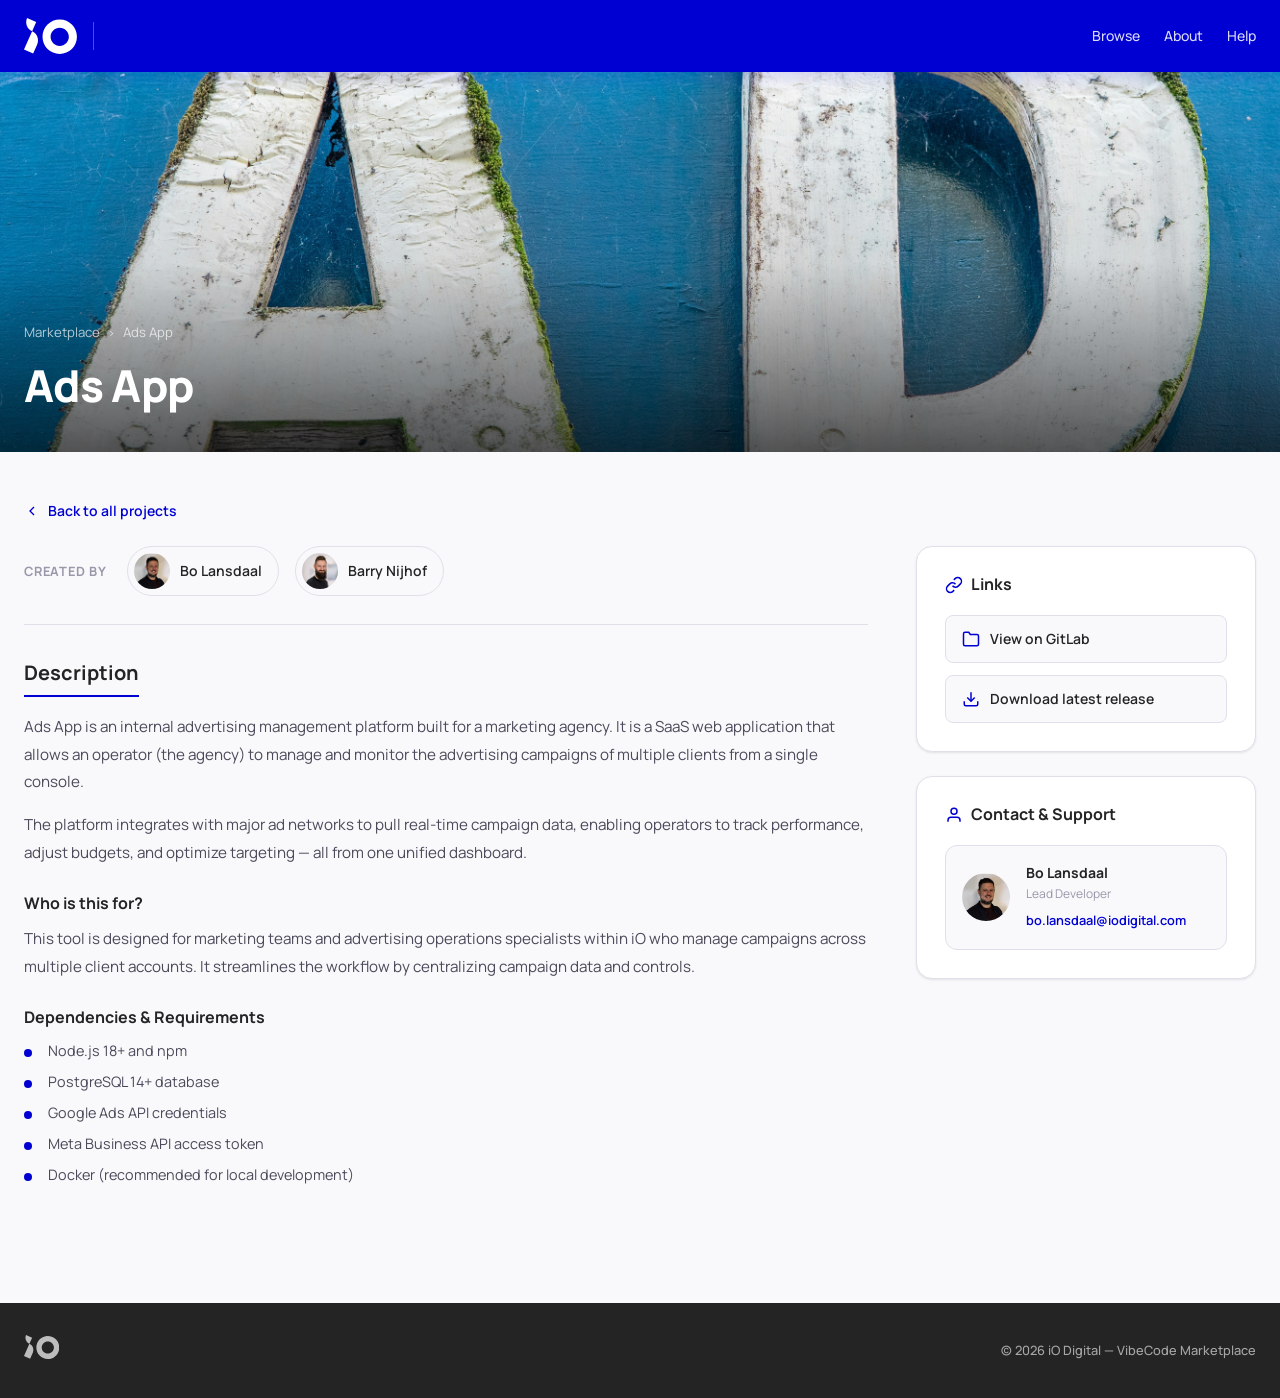
==== ads-app.html @ 41b65e2f "Initial commit: iO VibeCode Marketplace static site Includes overview page (index.html), 3 detail pa" ====
<!DOCTYPE html>
<html lang="en">
<head>
    <meta charset="UTF-8">
    <meta name="viewport" content="width=device-width, initial-scale=1.0">
    <title>Ads App — iO VibeCode Marketplace</title>
    <link rel="stylesheet" href="css/styles.css">
    <link rel="icon" type="image/svg+xml" href="brand assets/iO_Avatar.svg">
</head>
<body>

<!-- HEADER -->
<header class="site-header">
    <div class="container">
        <a href="index.html" class="header-logo">
            <svg xmlns="http://www.w3.org/2000/svg" viewBox="0 0 881 599" fill="#fff">
                <path d="M135.15,219.96h0L0,523.52l152.19,67.76,67.39-151.37c37.42-84.05-.38-182.53-84.43-219.96Z"/>
                <path d="M50.68,0c-37.42,84.05.38,182.53,84.43,219.96l67.76-152.19L50.68,0Z"/>
                <path d="M594.5,26c-158.22,0-286.5,128.27-286.5,286.5s128.28,286.5,286.5,286.5,286.5-128.27,286.5-286.5S752.73,26,594.5,26ZM594.5,464.51c-83.95,0-152.01-68.06-152.01-152.01s68.05-152.02,152.01-152.02,152.01,68.07,152.01,152.02-68.05,152.01-152.01,152.01Z"/>
            </svg>
            <span class="logo-divider"></span>
            <span class="logo-text">VibeCode Marketplace</span>
        </a>
        <nav class="header-nav">
            <a href="index.html">Browse</a>
            <a href="#">About</a>
            <a href="#">Help</a>
        </nav>
    </div>
</header>

<!-- DETAIL HERO -->
<section class="detail-hero">
    <img src="Images/Headers/adds_app_header.jpg" alt="Ads App">
    <div class="hero-overlay"></div>
    <div class="hero-content">
        <div class="container">
            <div class="breadcrumb">
                <a href="index.html">Marketplace</a>
                <span class="sep">›</span>
                <span>Ads App</span>
            </div>
            <h1>Ads App</h1>
        </div>
    </div>
</section>

<!-- DETAIL CONTENT -->
<main class="detail-content">
    <div class="container">
        <a href="index.html" class="back-link">
            <svg viewBox="0 0 24 24" fill="none" stroke="currentColor" stroke-width="2"><polyline points="15 18 9 12 15 6"/></svg>
            Back to all projects
        </a>

        <div class="detail-layout">
            <!-- LEFT: Main content -->
            <div>
                <!-- Creators -->
                <div class="creators-section">
                    <span class="creators-label">Created by</span>
                    <div class="creators-list">
                        <div class="creator-chip">
                            <img src="Images/Personen/Bo.png" alt="Bo">
                            <span class="creator-name">Bo Lansdaal</span>
                        </div>
                        <div class="creator-chip">
                            <img src="Images/Personen/Barry.png" alt="Barry">
                            <span class="creator-name">Barry Nijhof</span>
                        </div>
                    </div>
                </div>

                <!-- Description -->
                <div class="description-section">
                    <h2>Description</h2>
                    <p>Ads App is an internal advertising management platform built for a marketing agency. It is a SaaS web application that allows an operator (the agency) to manage and monitor the advertising campaigns of multiple clients from a single console.</p>
                    <p>The platform integrates with major ad networks to pull real-time campaign data, enabling operators to track performance, adjust budgets, and optimize targeting — all from one unified dashboard.</p>

                    <h3>Who is this for?</h3>
                    <p>This tool is designed for marketing teams and advertising operations specialists within iO who manage campaigns across multiple client accounts. It streamlines the workflow by centralizing campaign data and controls.</p>

                    <h3>Dependencies &amp; Requirements</h3>
                    <ul>
                        <li>Node.js 18+ and npm</li>
                        <li>PostgreSQL 14+ database</li>
                        <li>Google Ads API credentials</li>
                        <li>Meta Business API access token</li>
                        <li>Docker (recommended for local development)</li>
                    </ul>
                </div>
            </div>


            <!-- RIGHT: Sidebar -->
            <aside class="detail-sidebar">
                <!-- Links Card -->
                <div class="info-card">
                    <h3>
                        <svg viewBox="0 0 24 24" fill="none" stroke="currentColor" stroke-width="2"><path d="M10 13a5 5 0 0 0 7.54.54l3-3a5 5 0 0 0-7.07-7.07l-1.72 1.71"/><path d="M14 11a5 5 0 0 0-7.54-.54l-3 3a5 5 0 0 0 7.07 7.07l1.71-1.71"/></svg>
                        Links
                    </h3>
                    <ul class="link-list">
                        <li>
                            <a href="#">
                                <svg viewBox="0 0 24 24" fill="none" stroke="currentColor" stroke-width="2"><path d="M22 19a2 2 0 0 1-2 2H4a2 2 0 0 1-2-2V5a2 2 0 0 1 2-2h5l2 3h9a2 2 0 0 1 2 2z"/></svg>
                                View on GitLab
                            </a>
                        </li>
                        <li>
                            <a href="#">
                                <svg viewBox="0 0 24 24" fill="none" stroke="currentColor" stroke-width="2"><path d="M21 15v4a2 2 0 0 1-2 2H5a2 2 0 0 1-2-2v-4"/><polyline points="7 10 12 15 17 10"/><line x1="12" y1="15" x2="12" y2="3"/></svg>
                                Download latest release
                            </a>
                        </li>
                    </ul>
                </div>
                <!-- Contact Card -->
                <div class="info-card">
                    <h3>
                        <svg viewBox="0 0 24 24" fill="none" stroke="currentColor" stroke-width="2"><path d="M20 21v-2a4 4 0 0 0-4-4H8a4 4 0 0 0-4 4v2"/><circle cx="12" cy="7" r="4"/></svg>
                        Contact &amp; Support
                    </h3>
                    <div class="contact-card">
                        <img src="Images/Personen/Bo.png" alt="Bo">
                        <div class="contact-info">
                            <div class="contact-name">Bo Lansdaal</div>
                            <div class="contact-role">Lead Developer</div>
                            <a href="mailto:bo.lansdaal@iodigital.com" class="contact-email">bo.lansdaal@iodigital.com</a>
                        </div>
                    </div>
                </div>
            </aside>
        </div>
    </div>
</main>

<!-- FOOTER -->
<footer class="site-footer">
    <div class="container">
        <div class="footer-logo">
            <svg xmlns="http://www.w3.org/2000/svg" viewBox="0 0 881 599" fill="#fff">
                <path d="M135.15,219.96h0L0,523.52l152.19,67.76,67.39-151.37c37.42-84.05-.38-182.53-84.43-219.96Z"/>
                <path d="M50.68,0c-37.42,84.05.38,182.53,84.43,219.96l67.76-152.19L50.68,0Z"/>
                <path d="M594.5,26c-158.22,0-286.5,128.27-286.5,286.5s128.28,286.5,286.5,286.5,286.5-128.27,286.5-286.5S752.73,26,594.5,26ZM594.5,464.51c-83.95,0-152.01-68.06-152.01-152.01s68.05-152.02,152.01-152.02,152.01,68.07,152.01,152.02-68.05,152.01-152.01,152.01Z"/>
            </svg>
        </div>
        <span class="footer-text">&copy; 2026 iO Digital — VibeCode Marketplace</span>
    </div>
</footer>
</body>
</html>
---- css/styles.css ----
/* ============================================
   iO VibeCode Marketplace — Shared Styles
   Brand: iO digital
   Font: Manrope (Google Fonts CDN)
   Colors: #0000d2 (blue), #242424 (black),
           #e1cfbf (beige), #ffffff (white)
   ============================================ */

@import url('https://fonts.googleapis.com/css2?family=Manrope:wght@300;400;500;600;700;800&display=swap');

:root {
    --io-blue: #0000d2;
    --io-blue-dark: #0000a3;
    --io-blue-light: #ededff;
    --io-black: #242424;
    --io-beige: #e1cfbf;
    --io-white: #ffffff;
    --io-gray-50: #f9f9fb;
    --io-gray-100: #f0f0f5;
    --io-gray-200: #e0e0ea;
    --io-gray-300: #c8c8d4;
    --io-gray-400: #9898aa;
    --io-gray-500: #6e6e80;
    --io-gray-600: #4a4a5a;
    --radius-sm: 8px;
    --radius-md: 12px;
    --radius-lg: 16px;
    --radius-xl: 24px;
    --shadow-sm: 0 1px 3px rgba(0,0,0,.06), 0 1px 2px rgba(0,0,0,.04);
    --shadow-md: 0 4px 12px rgba(0,0,0,.08);
    --shadow-lg: 0 10px 30px rgba(0,0,0,.1);
    --shadow-xl: 0 20px 50px rgba(0,0,0,.12);
    --transition: .25s cubic-bezier(.4,0,.2,1);
}

*,*::before,*::after { box-sizing: border-box; margin: 0; padding: 0; }
html { font-size: 16px; scroll-behavior: smooth; }
body {
    font-family: 'Manrope', system-ui, -apple-system, sans-serif;
    color: var(--io-black);
    background: var(--io-gray-50);
    line-height: 1.6;
    -webkit-font-smoothing: antialiased;
}
a { color: var(--io-blue); text-decoration: none; transition: color var(--transition); }
a:hover { color: var(--io-blue-dark); }
img { max-width: 100%; height: auto; display: block; }
h1,h2,h3,h4,h5,h6 { line-height: 1.2; font-weight: 700; }
.container { max-width: 1320px; margin: 0 auto; padding: 0 24px; }

/* HEADER */
.site-header { background: var(--io-blue); color: var(--io-white); position: sticky; top: 0; z-index: 100; box-shadow: 0 2px 20px rgba(0,0,210,.2); }
.site-header .container { display: flex; align-items: center; justify-content: space-between; height: 72px; }
.header-logo { display: flex; align-items: center; gap: 16px; }
.header-logo svg { height: 36px; width: auto; }
.header-logo .logo-divider { width: 1px; height: 28px; background: rgba(255,255,255,.3); }
.header-logo .logo-text { font-size: .875rem; font-weight: 600; letter-spacing: .02em; opacity: .9; }
.header-nav { display: flex; align-items: center; gap: 24px; }
.header-nav a { color: var(--io-white); font-size: .875rem; font-weight: 500; opacity: .85; transition: opacity var(--transition); }
.header-nav a:hover { opacity: 1; color: var(--io-white); }

/* HERO */
.hero { background: var(--io-blue); color: var(--io-white); padding: 60px 0 80px; position: relative; overflow: hidden; }
.hero::before { content:''; position: absolute; top:-100px; right:-100px; width:500px; height:500px; border-radius:50%; background:rgba(255,255,255,.04); pointer-events:none; }
.hero::after { content:''; position: absolute; bottom:-150px; left:-50px; width:400px; height:400px; border-radius:50%; background:rgba(255,255,255,.03); pointer-events:none; }
.hero .container { position: relative; z-index: 1; text-align: center; }
.hero-badge { display:inline-flex; align-items:center; gap:8px; background:rgba(255,255,255,.12); border:1px solid rgba(255,255,255,.18); border-radius:100px; padding:6px 18px; font-size:.8rem; font-weight:600; letter-spacing:.04em; text-transform:uppercase; margin-bottom:24px; backdrop-filter:blur(8px); }
.hero-badge .badge-dot { width:8px; height:8px; border-radius:50%; background:#00e676; animation:pulse-dot 2s infinite; }
@keyframes pulse-dot { 0%,100%{opacity:1;} 50%{opacity:.4;} }
.hero h1 { font-size: 3rem; font-weight: 800; letter-spacing: -.02em; margin-bottom: 12px; }
.hero .subtitle { font-size: 1.25rem; font-weight: 400; opacity: .8; margin-bottom: 40px; }
.hero .subtitle em { font-style: italic; font-weight: 600; opacity: 1; }

/* SEARCH */
.search-wrapper { max-width: 640px; margin: 0 auto; position: relative; }
.search-bar { width:100%; padding:18px 24px 18px 56px; border:2px solid rgba(255,255,255,.25); border-radius:100px; background:rgba(255,255,255,.1); backdrop-filter:blur(12px); color:var(--io-white); font-family:inherit; font-size:1rem; font-weight:500; outline:none; transition:all var(--transition); }
.search-bar::placeholder { color: rgba(255,255,255,.55); }
.search-bar:focus { background:rgba(255,255,255,.18); border-color:rgba(255,255,255,.5); box-shadow:0 0 0 4px rgba(255,255,255,.1); }
.search-icon { position:absolute; left:22px; top:50%; transform:translateY(-50%); width:20px; height:20px; color:rgba(255,255,255,.55); pointer-events:none; }

/* MAIN LAYOUT */
.main-content { padding: 48px 0 80px; }
.content-layout { display: grid; grid-template-columns: 1fr 360px; gap: 40px; align-items: start; }
.section-header { display:flex; align-items:center; justify-content:space-between; margin-bottom:28px; }
.section-header h2 { font-size:1.5rem; font-weight:700; color:var(--io-black); }
.section-header .project-count { font-size:.875rem; color:var(--io-gray-500); font-weight:500; }


/* PROJECT CARDS */
.projects-grid { display: grid; grid-template-columns: 1fr; gap: 24px; }
.project-card { background:var(--io-white); border-radius:var(--radius-lg); overflow:hidden; box-shadow:var(--shadow-sm); border:1px solid var(--io-gray-200); transition:all var(--transition); display:flex; flex-direction:row; cursor:pointer; text-decoration:none; color:inherit; }
.project-card:hover { box-shadow:var(--shadow-lg); transform:translateY(-3px); border-color:var(--io-blue); color:inherit; }
.project-card .card-image { width:280px; min-width:280px; height:200px; overflow:hidden; flex-shrink:0; }
.project-card .card-image img { width:100%; height:100%; object-fit:cover; transition:transform .4s ease; }
.project-card:hover .card-image img { transform:scale(1.05); }
.project-card .card-body { padding:24px 28px; display:flex; flex-direction:column; justify-content:center; flex:1; min-width:0; }
.project-card .card-tag { display:inline-flex; align-items:center; gap:6px; font-size:.7rem; font-weight:700; text-transform:uppercase; letter-spacing:.06em; color:var(--io-blue); background:var(--io-blue-light); padding:4px 10px; border-radius:100px; width:fit-content; margin-bottom:10px; }
.project-card .card-title { font-size:1.25rem; font-weight:700; margin-bottom:8px; color:var(--io-black); }
.project-card .card-description { font-size:.875rem; color:var(--io-gray-500); line-height:1.6; margin-bottom:16px; display:-webkit-box; -webkit-line-clamp:2; -webkit-box-orient:vertical; overflow:hidden; }
.project-card .card-creators { display:flex; align-items:center; gap:12px; margin-top:auto; }
.card-creators .avatar-stack { display:flex; align-items:center; }
.card-creators .avatar-stack .avatar { width:32px; height:32px; border-radius:50%; border:2px solid var(--io-white); object-fit:cover; margin-left:-8px; }
.card-creators .avatar-stack .avatar:first-child { margin-left:0; }
.card-creators .creator-names { font-size:.8rem; color:var(--io-gray-500); font-weight:500; }
.card-creators .creator-names span { color:var(--io-black); font-weight:600; }

/* FAQ SIDEBAR */
.sidebar { position: sticky; top: 96px; }
.sidebar-card { background:var(--io-white); border-radius:var(--radius-lg); border:1px solid var(--io-gray-200); box-shadow:var(--shadow-sm); overflow:hidden; }
.sidebar-card .sidebar-header { padding:20px 24px; border-bottom:1px solid var(--io-gray-200); display:flex; align-items:center; gap:10px; }
.sidebar-card .sidebar-header h3 { font-size:1rem; font-weight:700; color:var(--io-black); }
.sidebar-card .sidebar-header .faq-icon { width:20px; height:20px; color:var(--io-blue); }
.faq-list { list-style: none; }
.faq-item { border-bottom: 1px solid var(--io-gray-100); }
.faq-item:last-child { border-bottom: none; }
.faq-question { width:100%; background:none; border:none; padding:16px 24px; text-align:left; cursor:pointer; font-family:inherit; font-size:.875rem; font-weight:600; color:var(--io-black); display:flex; align-items:center; justify-content:space-between; gap:12px; transition:background var(--transition); line-height:1.4; }
.faq-question:hover { background: var(--io-gray-50); }
.faq-question .chevron { width:16px; height:16px; flex-shrink:0; transition:transform var(--transition); color:var(--io-gray-400); }
.faq-item.open .faq-question .chevron { transform:rotate(180deg); color:var(--io-blue); }
.faq-answer { max-height:0; overflow:hidden; transition:max-height .35s ease, padding .35s ease; }
.faq-item.open .faq-answer { max-height:300px; }
.faq-answer-inner { padding:0 24px 16px; font-size:.825rem; line-height:1.7; color:var(--io-gray-500); }

/* CTA BUTTON */
.sidebar-cta { margin-top: 20px; }
.btn-primary { display:inline-flex; align-items:center; justify-content:center; gap:8px; width:100%; padding:16px 24px; background:var(--io-blue); color:var(--io-white); border:none; border-radius:var(--radius-md); font-family:inherit; font-size:.9rem; font-weight:700; cursor:pointer; transition:all var(--transition); box-shadow:0 4px 14px rgba(0,0,210,.3); }
.btn-primary:hover { background:var(--io-blue-dark); transform:translateY(-2px); box-shadow:0 6px 20px rgba(0,0,210,.4); color:var(--io-white); }
.btn-primary svg { width:18px; height:18px; }


/* DETAIL HERO */
.detail-hero { position:relative; height:380px; overflow:hidden; }
.detail-hero img { width:100%; height:100%; object-fit:cover; }
.detail-hero .hero-overlay { position:absolute; inset:0; background:linear-gradient(to top, rgba(0,0,0,.65) 0%, rgba(0,0,0,.1) 50%, transparent 100%); }
.detail-hero .hero-content { position:absolute; bottom:0; left:0; right:0; padding:40px 0; }
.detail-hero .breadcrumb { display:flex; align-items:center; gap:8px; font-size:.825rem; color:rgba(255,255,255,.7); margin-bottom:16px; }
.detail-hero .breadcrumb a { color:rgba(255,255,255,.7); transition:color var(--transition); }
.detail-hero .breadcrumb a:hover { color:var(--io-white); }
.detail-hero .breadcrumb .sep { font-size:.7rem; }
.detail-hero h1 { font-size:2.75rem; font-weight:800; color:var(--io-white); letter-spacing:-.02em; }

/* DETAIL CONTENT */
.detail-content { padding: 48px 0 80px; }
.detail-layout { display:grid; grid-template-columns:1fr 340px; gap:48px; align-items:start; }
.creators-section { display:flex; align-items:center; gap:20px; margin-bottom:36px; padding-bottom:28px; border-bottom:1px solid var(--io-gray-200); flex-wrap:wrap; }
.creators-label { font-size:.8rem; font-weight:700; text-transform:uppercase; letter-spacing:.06em; color:var(--io-gray-400); }
.creators-list { display:flex; align-items:center; gap:16px; flex-wrap:wrap; }
.creator-chip { display:flex; align-items:center; gap:10px; background:var(--io-gray-50); border:1px solid var(--io-gray-200); border-radius:100px; padding:6px 16px 6px 6px; }
.creator-chip img { width:36px; height:36px; border-radius:50%; object-fit:cover; }
.creator-chip .creator-name { font-size:.875rem; font-weight:600; color:var(--io-black); }

/* DESCRIPTION */
.description-section { margin-bottom: 36px; }
.description-section h2 { font-size:1.25rem; font-weight:700; color:var(--io-black); margin-bottom:16px; padding-bottom:10px; border-bottom:2px solid var(--io-blue); display:inline-block; }
.description-section p { font-size:.95rem; line-height:1.8; color:var(--io-gray-600); margin-bottom:16px; }
.description-section h3 { font-size:1rem; font-weight:700; color:var(--io-black); margin-top:28px; margin-bottom:12px; }
.description-section ul { list-style:none; padding:0; }
.description-section ul li { position:relative; padding-left:24px; margin-bottom:8px; font-size:.9rem; color:var(--io-gray-600); line-height:1.6; }
.description-section ul li::before { content:''; position:absolute; left:0; top:10px; width:8px; height:8px; border-radius:50%; background:var(--io-blue); }

/* DETAIL SIDEBAR */
.detail-sidebar .info-card { background:var(--io-white); border-radius:var(--radius-lg); border:1px solid var(--io-gray-200); box-shadow:var(--shadow-sm); padding:28px; margin-bottom:24px; }
.info-card h3 { font-size:1rem; font-weight:700; color:var(--io-black); margin-bottom:20px; display:flex; align-items:center; gap:8px; }
.info-card h3 svg { width:18px; height:18px; color:var(--io-blue); }
.link-list { list-style: none; }
.link-list li { margin-bottom: 12px; }
.link-list li:last-child { margin-bottom: 0; }
.link-list a { display:flex; align-items:center; gap:10px; padding:12px 16px; background:var(--io-gray-50); border:1px solid var(--io-gray-200); border-radius:var(--radius-sm); font-size:.875rem; font-weight:600; color:var(--io-black); transition:all var(--transition); }
.link-list a:hover { border-color:var(--io-blue); background:var(--io-blue-light); color:var(--io-blue); }
.link-list a svg { width:18px; height:18px; color:var(--io-blue); flex-shrink:0; }

/* CONTACT CARD */
.contact-card { display:flex; align-items:center; gap:16px; padding:16px; background:var(--io-gray-50); border:1px solid var(--io-gray-200); border-radius:var(--radius-md); }
.contact-card img { width:48px; height:48px; border-radius:50%; object-fit:cover; }
.contact-info .contact-name { font-size:.875rem; font-weight:700; color:var(--io-black); }
.contact-info .contact-role { font-size:.75rem; color:var(--io-gray-400); margin-bottom:4px; }
.contact-info .contact-email { font-size:.8rem; font-weight:600; color:var(--io-blue); }

/* FOOTER */
.site-footer { background:var(--io-black); color:rgba(255,255,255,.6); padding:32px 0; }
.site-footer .container { display:flex; align-items:center; justify-content:space-between; }
.footer-logo svg { height:24px; width:auto; opacity:.7; }
.footer-text { font-size:.8rem; font-weight:500; }

/* BACK LINK */
.back-link { display:inline-flex; align-items:center; gap:8px; font-size:.875rem; font-weight:600; color:var(--io-blue); margin-bottom:24px; transition:gap var(--transition); }
.back-link:hover { gap:12px; }
.back-link svg { width:16px; height:16px; }

/* MODAL OVERLAY */
.modal-overlay { display:none; position:fixed; inset:0; z-index:1000; background:rgba(0,0,0,.5); backdrop-filter:blur(4px); align-items:center; justify-content:center; padding:24px; }
.modal-overlay.active { display:flex; }
.modal-container { background:var(--io-white); border-radius:var(--radius-lg); box-shadow:var(--shadow-xl); width:100%; max-width:640px; max-height:calc(100vh - 48px); display:flex; flex-direction:column; animation:modalIn .3s ease; }
@keyframes modalIn { from{opacity:0;transform:translateY(20px) scale(.97);} to{opacity:1;transform:translateY(0) scale(1);} }
.modal-header { display:flex; align-items:center; justify-content:space-between; padding:24px 28px 20px; border-bottom:1px solid var(--io-gray-200); flex-shrink:0; }
.modal-header h2 { font-size:1.25rem; font-weight:700; color:var(--io-black); display:flex; align-items:center; gap:10px; }
.modal-header h2 svg { width:22px; height:22px; color:var(--io-blue); }
.modal-close { width:36px; height:36px; border:none; background:var(--io-gray-50); border-radius:50%; cursor:pointer; display:flex; align-items:center; justify-content:center; transition:all var(--transition); color:var(--io-gray-500); }
.modal-close:hover { background:var(--io-gray-200); color:var(--io-black); }
.modal-close svg { width:18px; height:18px; }
.modal-body { padding:28px; overflow-y:auto; flex:1; }
.modal-body::-webkit-scrollbar { width:6px; }
.modal-body::-webkit-scrollbar-thumb { background:var(--io-gray-300); border-radius:3px; }

/* FORM */
.form-group { margin-bottom:22px; }
.form-group:last-of-type { margin-bottom:28px; }
.form-label { display:block; font-size:.825rem; font-weight:700; color:var(--io-black); margin-bottom:6px; }
.form-label .required { color:#e53935; margin-left:2px; }
.form-hint { display:block; font-size:.75rem; color:var(--io-gray-400); margin-top:4px; font-weight:500; }
.form-input, .form-select, .form-textarea { width:100%; padding:12px 16px; border:1.5px solid var(--io-gray-200); border-radius:var(--radius-sm); background:var(--io-white); font-family:inherit; font-size:.875rem; font-weight:500; color:var(--io-black); transition:all var(--transition); outline:none; }
.form-input:focus, .form-select:focus, .form-textarea:focus { border-color:var(--io-blue); box-shadow:0 0 0 3px rgba(0,0,210,.1); }
.form-input::placeholder, .form-textarea::placeholder { color:var(--io-gray-400); }
.form-input.invalid, .form-select.invalid, .form-textarea.invalid { border-color:#e53935; box-shadow:0 0 0 3px rgba(229,57,53,.1); }
.form-select { appearance:none; background-image:url("data:image/svg+xml,%3Csvg xmlns='http://www.w3.org/2000/svg' width='16' height='16' viewBox='0 0 24 24' fill='none' stroke='%239898aa' stroke-width='2'%3E%3Cpolyline points='6 9 12 15 18 9'/%3E%3C/svg%3E"); background-repeat:no-repeat; background-position:right 14px center; padding-right:40px; cursor:pointer; }
.form-textarea { resize:vertical; min-height:80px; line-height:1.6; }
.form-row { display:grid; grid-template-columns:1fr 1fr; gap:16px; }

/* FILE UPLOAD */
.file-upload-area { position:relative; border:2px dashed var(--io-gray-300); border-radius:var(--radius-sm); padding:24px; text-align:center; cursor:pointer; transition:all var(--transition); background:var(--io-gray-50); }
.file-upload-area:hover { border-color:var(--io-blue); background:var(--io-blue-light); }
.file-upload-area.has-file { border-color:var(--io-blue); border-style:solid; background:var(--io-blue-light); }
.file-upload-area input[type="file"] { position:absolute; inset:0; opacity:0; cursor:pointer; }
.file-upload-area .upload-icon { width:28px; height:28px; color:var(--io-gray-400); margin:0 auto 8px; }
.file-upload-area.has-file .upload-icon { color:var(--io-blue); }
.file-upload-area .upload-text { font-size:.825rem; font-weight:600; color:var(--io-gray-500); }
.file-upload-area .upload-text span { color:var(--io-blue); }
.file-upload-area .file-name { font-size:.8rem; font-weight:600; color:var(--io-blue); margin-top:6px; }

/* BANNER PREVIEW */
.banner-preview { margin-top:8px; border-radius:var(--radius-sm); overflow:hidden; height:100px; background:var(--io-gray-100); display:none; border:1px solid var(--io-gray-200); }
.banner-preview.visible { display:block; }
.banner-preview img { width:100%; height:100%; object-fit:cover; }

/* FORM FOOTER */
.form-footer { display:flex; align-items:center; gap:12px; padding-top:8px; }
.btn-secondary { display:inline-flex; align-items:center; justify-content:center; padding:14px 24px; background:var(--io-gray-50); color:var(--io-gray-600); border:1.5px solid var(--io-gray-200); border-radius:var(--radius-md); font-family:inherit; font-size:.875rem; font-weight:600; cursor:pointer; transition:all var(--transition); }
.btn-secondary:hover { background:var(--io-gray-100); border-color:var(--io-gray-300); }
.btn-submit { flex:1; }

/* SUCCESS STATE */
.form-success { display:none; text-align:center; padding:40px 28px; }
.form-success.visible { display:block; }
.form-success .success-icon { width:56px; height:56px; background:var(--io-blue-light); border-radius:50%; display:flex; align-items:center; justify-content:center; margin:0 auto 20px; }
.form-success .success-icon svg { width:28px; height:28px; color:var(--io-blue); }
.form-success h3 { font-size:1.25rem; font-weight:700; color:var(--io-black); margin-bottom:8px; }
.form-success p { font-size:.875rem; color:var(--io-gray-500); line-height:1.6; }

/* RESPONSIVE */
@media (max-width:1024px) {
    .content-layout { grid-template-columns:1fr; }
    .sidebar { position:static; }
    .detail-layout { grid-template-columns:1fr; }
}
@media (max-width:768px) {
    .hero h1 { font-size:2rem; }
    .hero .subtitle { font-size:1rem; }
    .project-card { flex-direction:column; }
    .project-card .card-image { width:100%; min-width:unset; height:180px; }
    .detail-hero { height:260px; }
    .detail-hero h1 { font-size:1.75rem; }
    .site-header .container { flex-wrap:wrap; height:auto; padding-top:12px; padding-bottom:12px; gap:8px; }
    .modal-overlay { padding:0; }
    .modal-container { max-width:100%; max-height:100vh; border-radius:0; }
    .form-row { grid-template-columns:1fr; }
}
@media (max-width:480px) {
    .hero h1 { font-size:1.6rem; }
    .search-bar { padding:14px 18px 14px 48px; font-size:.9rem; }
}
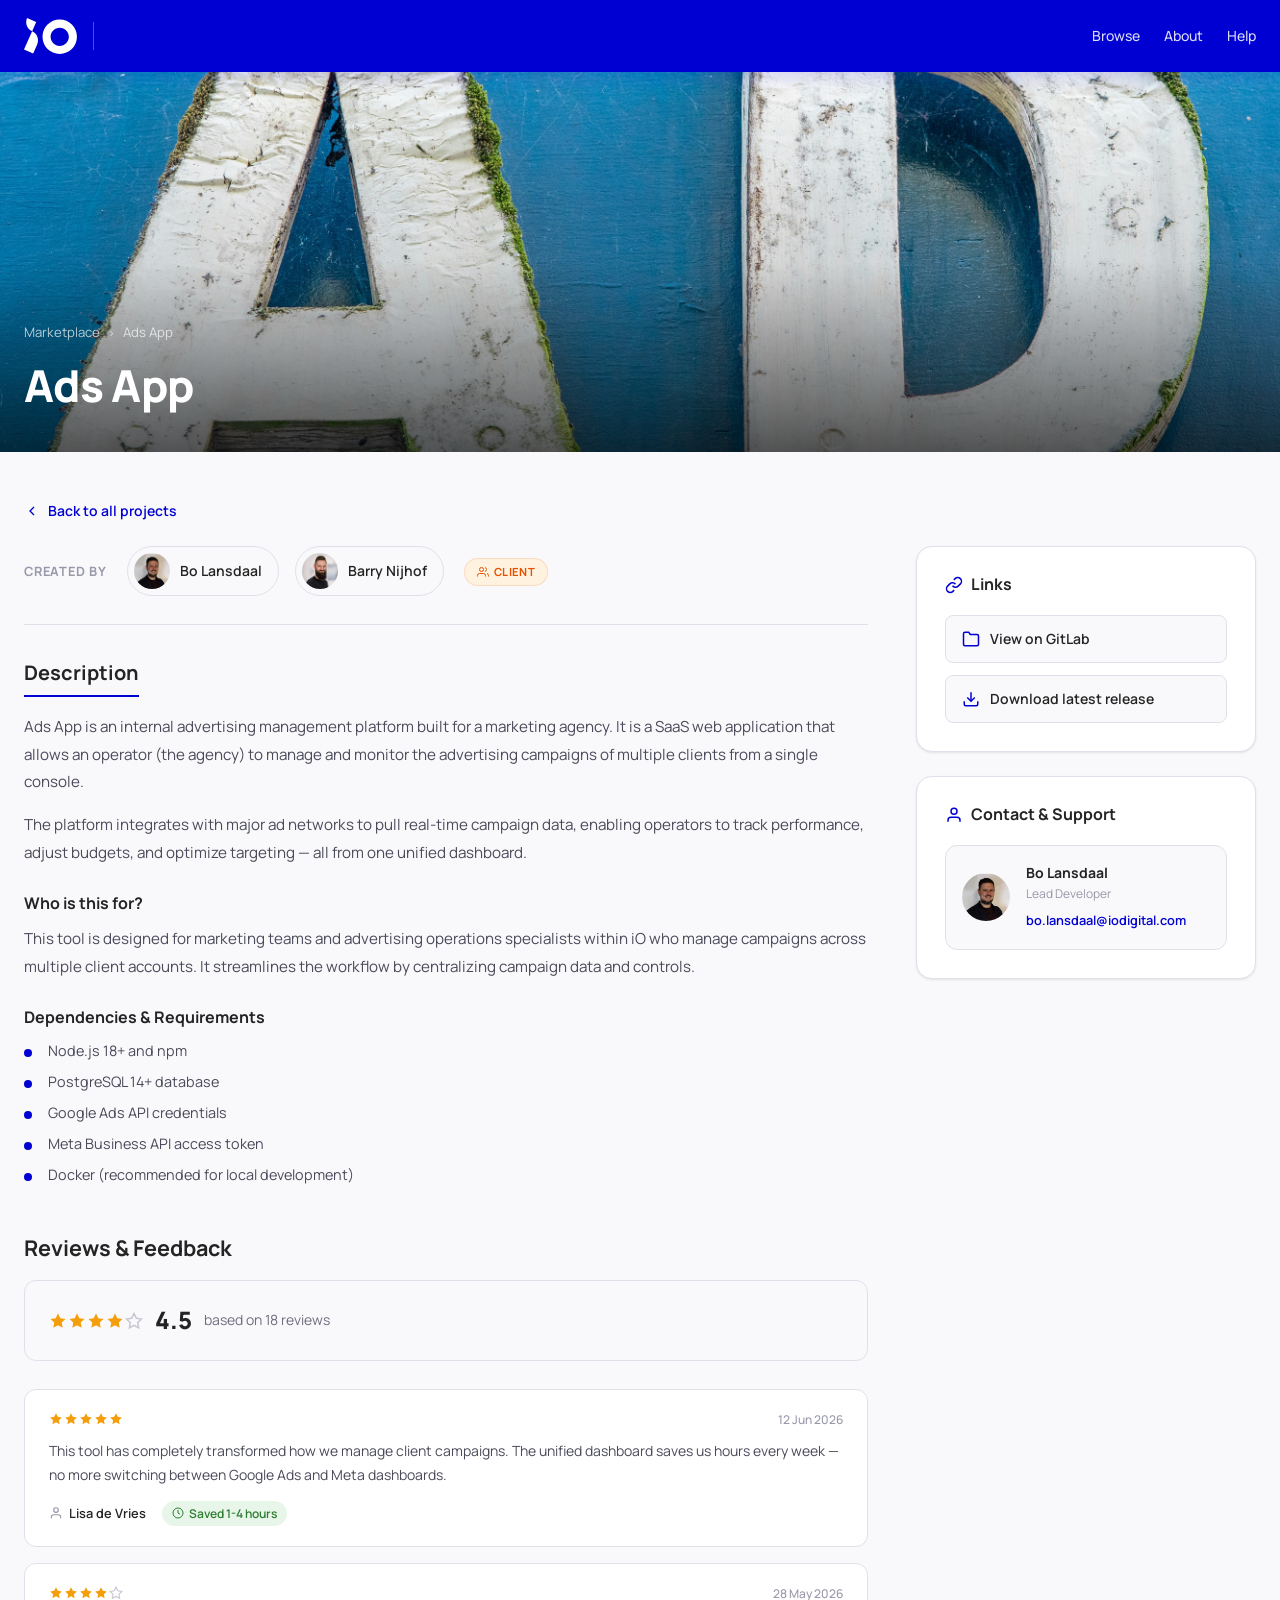
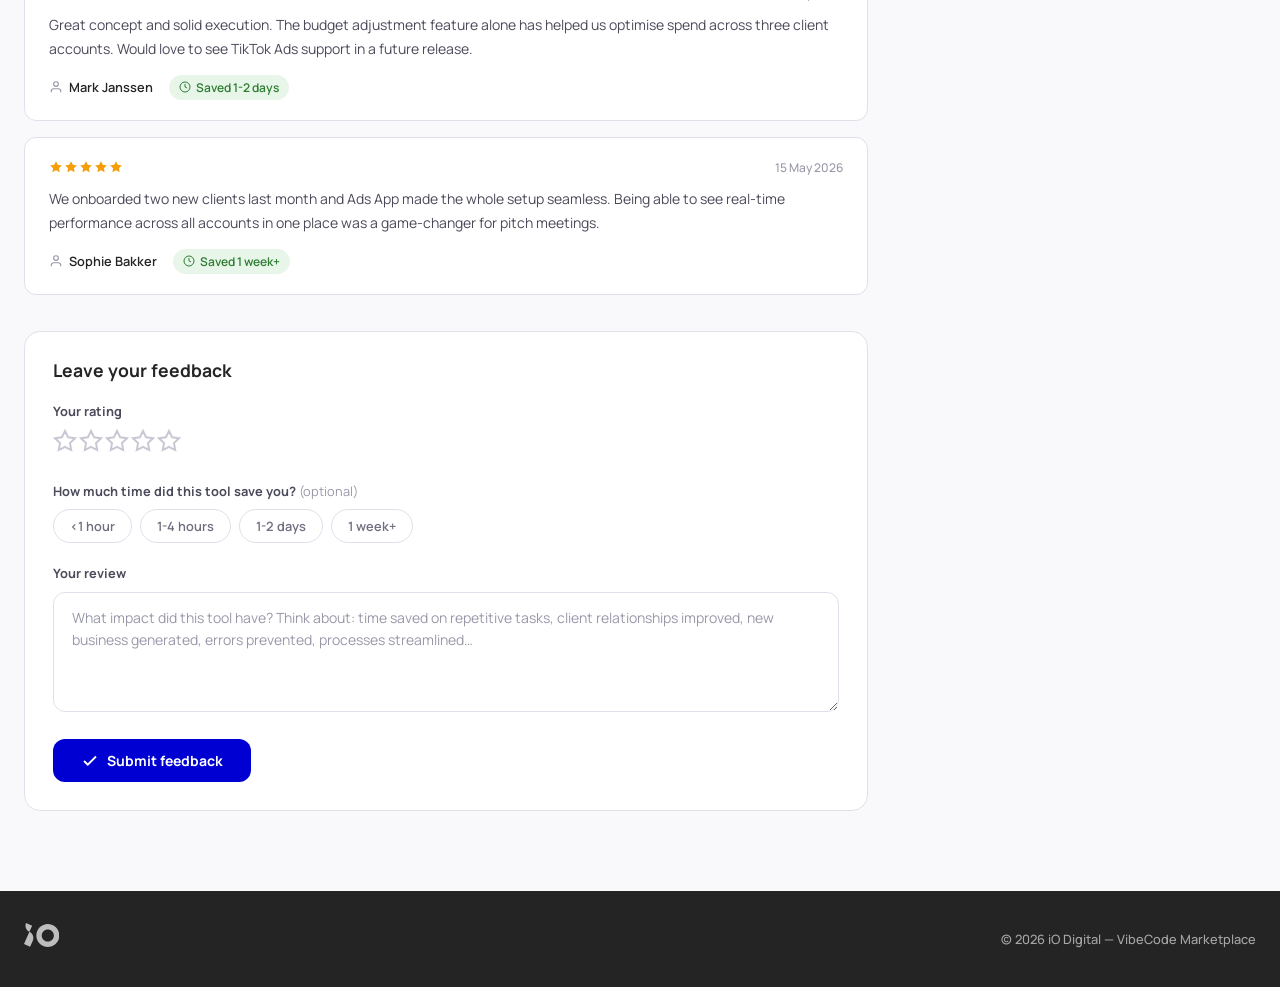
==== commit b260b0cb: "Update with feedback_loop" ====
--- a/ads-app.html
+++ b/ads-app.html
@@ -69,6 +69,12 @@
                             <span class="creator-name">Barry Nijhof</span>
                         </div>
                     </div>
+                    <div class="card-tags-row" style="margin-top:12px">
+                        <span class="category-badge badge-client">
+                            <svg viewBox="0 0 24 24" fill="none" stroke="currentColor" stroke-width="2"><path d="M17 21v-2a4 4 0 0 0-4-4H5a4 4 0 0 0-4 4v2"/><circle cx="9" cy="7" r="4"/><path d="M23 21v-2a4 4 0 0 0-3-3.87"/><path d="M16 3.13a4 4 0 0 1 0 7.75"/></svg>
+                            Client
+                        </span>
+                    </div>
                 </div>
 
                 <!-- Description -->
@@ -88,6 +94,120 @@
                         <li>Meta Business API access token</li>
                         <li>Docker (recommended for local development)</li>
                     </ul>
+                </div>
+
+                <!-- Reviews & Feedback -->
+                <div class="reviews-section">
+                    <h2>Reviews &amp; Feedback</h2>
+                    <div class="reviews-summary">
+                        <div class="stars">
+                            <svg viewBox="0 0 24 24" class="star-filled"><polygon points="12 2 15.09 8.26 22 9.27 17 14.14 18.18 21.02 12 17.77 5.82 21.02 7 14.14 2 9.27 8.91 8.26 12 2"/></svg>
+                            <svg viewBox="0 0 24 24" class="star-filled"><polygon points="12 2 15.09 8.26 22 9.27 17 14.14 18.18 21.02 12 17.77 5.82 21.02 7 14.14 2 9.27 8.91 8.26 12 2"/></svg>
+                            <svg viewBox="0 0 24 24" class="star-filled"><polygon points="12 2 15.09 8.26 22 9.27 17 14.14 18.18 21.02 12 17.77 5.82 21.02 7 14.14 2 9.27 8.91 8.26 12 2"/></svg>
+                            <svg viewBox="0 0 24 24" class="star-filled"><polygon points="12 2 15.09 8.26 22 9.27 17 14.14 18.18 21.02 12 17.77 5.82 21.02 7 14.14 2 9.27 8.91 8.26 12 2"/></svg>
+                            <svg viewBox="0 0 24 24" class="star-empty"><polygon points="12 2 15.09 8.26 22 9.27 17 14.14 18.18 21.02 12 17.77 5.82 21.02 7 14.14 2 9.27 8.91 8.26 12 2" stroke="currentColor" stroke-width="2" fill="none"/></svg>
+                        </div>
+                        <span class="summary-score">4.5</span>
+                        <span class="summary-text">based on 18 reviews</span>
+                    </div>
+
+                    <div class="review-list">
+                        <!-- Review 1 -->
+                        <div class="review-item">
+                            <div class="review-header">
+                                <div class="stars">
+                                    <svg viewBox="0 0 24 24" class="star-filled"><polygon points="12 2 15.09 8.26 22 9.27 17 14.14 18.18 21.02 12 17.77 5.82 21.02 7 14.14 2 9.27 8.91 8.26 12 2"/></svg>
+                                    <svg viewBox="0 0 24 24" class="star-filled"><polygon points="12 2 15.09 8.26 22 9.27 17 14.14 18.18 21.02 12 17.77 5.82 21.02 7 14.14 2 9.27 8.91 8.26 12 2"/></svg>
+                                    <svg viewBox="0 0 24 24" class="star-filled"><polygon points="12 2 15.09 8.26 22 9.27 17 14.14 18.18 21.02 12 17.77 5.82 21.02 7 14.14 2 9.27 8.91 8.26 12 2"/></svg>
+                                    <svg viewBox="0 0 24 24" class="star-filled"><polygon points="12 2 15.09 8.26 22 9.27 17 14.14 18.18 21.02 12 17.77 5.82 21.02 7 14.14 2 9.27 8.91 8.26 12 2"/></svg>
+                                    <svg viewBox="0 0 24 24" class="star-filled"><polygon points="12 2 15.09 8.26 22 9.27 17 14.14 18.18 21.02 12 17.77 5.82 21.02 7 14.14 2 9.27 8.91 8.26 12 2"/></svg>
+                                </div>
+                                <span class="review-date">12 Jun 2026</span>
+                            </div>
+                            <p class="review-text">This tool has completely transformed how we manage client campaigns. The unified dashboard saves us hours every week — no more switching between Google Ads and Meta dashboards.</p>
+                            <div class="review-footer">
+                                <span class="review-author"><svg viewBox="0 0 24 24" fill="none" stroke="currentColor" stroke-width="2"><path d="M20 21v-2a4 4 0 0 0-4-4H8a4 4 0 0 0-4 4v2"/><circle cx="12" cy="7" r="4"/></svg> Lisa de Vries</span>
+                                <span class="review-time-saved"><svg viewBox="0 0 24 24" fill="none" stroke="currentColor" stroke-width="2"><circle cx="12" cy="12" r="10"/><polyline points="12 6 12 12 16 14"/></svg> Saved 1-4 hours</span>
+                            </div>
+                        </div>
+
+                        <!-- Review 2 -->
+                        <div class="review-item">
+                            <div class="review-header">
+                                <div class="stars">
+                                    <svg viewBox="0 0 24 24" class="star-filled"><polygon points="12 2 15.09 8.26 22 9.27 17 14.14 18.18 21.02 12 17.77 5.82 21.02 7 14.14 2 9.27 8.91 8.26 12 2"/></svg>
+                                    <svg viewBox="0 0 24 24" class="star-filled"><polygon points="12 2 15.09 8.26 22 9.27 17 14.14 18.18 21.02 12 17.77 5.82 21.02 7 14.14 2 9.27 8.91 8.26 12 2"/></svg>
+                                    <svg viewBox="0 0 24 24" class="star-filled"><polygon points="12 2 15.09 8.26 22 9.27 17 14.14 18.18 21.02 12 17.77 5.82 21.02 7 14.14 2 9.27 8.91 8.26 12 2"/></svg>
+                                    <svg viewBox="0 0 24 24" class="star-filled"><polygon points="12 2 15.09 8.26 22 9.27 17 14.14 18.18 21.02 12 17.77 5.82 21.02 7 14.14 2 9.27 8.91 8.26 12 2"/></svg>
+                                    <svg viewBox="0 0 24 24" class="star-empty"><polygon points="12 2 15.09 8.26 22 9.27 17 14.14 18.18 21.02 12 17.77 5.82 21.02 7 14.14 2 9.27 8.91 8.26 12 2" stroke="currentColor" stroke-width="2" fill="none"/></svg>
+                                </div>
+                                <span class="review-date">28 May 2026</span>
+                            </div>
+                            <p class="review-text">Great concept and solid execution. The budget adjustment feature alone has helped us optimise spend across three client accounts. Would love to see TikTok Ads support in a future release.</p>
+                            <div class="review-footer">
+                                <span class="review-author"><svg viewBox="0 0 24 24" fill="none" stroke="currentColor" stroke-width="2"><path d="M20 21v-2a4 4 0 0 0-4-4H8a4 4 0 0 0-4 4v2"/><circle cx="12" cy="7" r="4"/></svg> Mark Janssen</span>
+                                <span class="review-time-saved"><svg viewBox="0 0 24 24" fill="none" stroke="currentColor" stroke-width="2"><circle cx="12" cy="12" r="10"/><polyline points="12 6 12 12 16 14"/></svg> Saved 1-2 days</span>
+                            </div>
+                        </div>
+
+                        <!-- Review 3 -->
+                        <div class="review-item">
+                            <div class="review-header">
+                                <div class="stars">
+                                    <svg viewBox="0 0 24 24" class="star-filled"><polygon points="12 2 15.09 8.26 22 9.27 17 14.14 18.18 21.02 12 17.77 5.82 21.02 7 14.14 2 9.27 8.91 8.26 12 2"/></svg>
+                                    <svg viewBox="0 0 24 24" class="star-filled"><polygon points="12 2 15.09 8.26 22 9.27 17 14.14 18.18 21.02 12 17.77 5.82 21.02 7 14.14 2 9.27 8.91 8.26 12 2"/></svg>
+                                    <svg viewBox="0 0 24 24" class="star-filled"><polygon points="12 2 15.09 8.26 22 9.27 17 14.14 18.18 21.02 12 17.77 5.82 21.02 7 14.14 2 9.27 8.91 8.26 12 2"/></svg>
+                                    <svg viewBox="0 0 24 24" class="star-filled"><polygon points="12 2 15.09 8.26 22 9.27 17 14.14 18.18 21.02 12 17.77 5.82 21.02 7 14.14 2 9.27 8.91 8.26 12 2"/></svg>
+                                    <svg viewBox="0 0 24 24" class="star-filled"><polygon points="12 2 15.09 8.26 22 9.27 17 14.14 18.18 21.02 12 17.77 5.82 21.02 7 14.14 2 9.27 8.91 8.26 12 2"/></svg>
+                                </div>
+                                <span class="review-date">15 May 2026</span>
+                            </div>
+                            <p class="review-text">We onboarded two new clients last month and Ads App made the whole setup seamless. Being able to see real-time performance across all accounts in one place was a game-changer for pitch meetings.</p>
+                            <div class="review-footer">
+                                <span class="review-author"><svg viewBox="0 0 24 24" fill="none" stroke="currentColor" stroke-width="2"><path d="M20 21v-2a4 4 0 0 0-4-4H8a4 4 0 0 0-4 4v2"/><circle cx="12" cy="7" r="4"/></svg> Sophie Bakker</span>
+                                <span class="review-time-saved"><svg viewBox="0 0 24 24" fill="none" stroke="currentColor" stroke-width="2"><circle cx="12" cy="12" r="10"/><polyline points="12 6 12 12 16 14"/></svg> Saved 1 week+</span>
+                            </div>
+                        </div>
+                    </div>
+                </div>
+
+                <!-- Feedback Form -->
+                <div class="feedback-section" id="feedbackSection">
+                    <h3>Leave your feedback</h3>
+                    <form id="feedbackForm">
+                        <div class="feedback-field">
+                            <label>Your rating</label>
+                            <div class="star-input" id="starInput">
+                                <svg viewBox="0 0 24 24"><polygon points="12 2 15.09 8.26 22 9.27 17 14.14 18.18 21.02 12 17.77 5.82 21.02 7 14.14 2 9.27 8.91 8.26 12 2"/></svg>
+                                <svg viewBox="0 0 24 24"><polygon points="12 2 15.09 8.26 22 9.27 17 14.14 18.18 21.02 12 17.77 5.82 21.02 7 14.14 2 9.27 8.91 8.26 12 2"/></svg>
+                                <svg viewBox="0 0 24 24"><polygon points="12 2 15.09 8.26 22 9.27 17 14.14 18.18 21.02 12 17.77 5.82 21.02 7 14.14 2 9.27 8.91 8.26 12 2"/></svg>
+                                <svg viewBox="0 0 24 24"><polygon points="12 2 15.09 8.26 22 9.27 17 14.14 18.18 21.02 12 17.77 5.82 21.02 7 14.14 2 9.27 8.91 8.26 12 2"/></svg>
+                                <svg viewBox="0 0 24 24"><polygon points="12 2 15.09 8.26 22 9.27 17 14.14 18.18 21.02 12 17.77 5.82 21.02 7 14.14 2 9.27 8.91 8.26 12 2"/></svg>
+                            </div>
+                        </div>
+                        <div class="feedback-field">
+                            <label>How much time did this tool save you? <span style="font-weight:400;color:var(--io-gray-400)">(optional)</span></label>
+                            <div class="time-pills" id="timePills">
+                                <button type="button" class="time-pill" data-value="<1 hour">&lt;1 hour</button>
+                                <button type="button" class="time-pill" data-value="1-4 hours">1-4 hours</button>
+                                <button type="button" class="time-pill" data-value="1-2 days">1-2 days</button>
+                                <button type="button" class="time-pill" data-value="1 week+">1 week+</button>
+                            </div>
+                        </div>
+                        <div class="feedback-field">
+                            <label>Your review</label>
+                            <textarea class="feedback-textarea" placeholder="What impact did this tool have? Think about: time saved on repetitive tasks, client relationships improved, new business generated, errors prevented, processes streamlined…" required></textarea>
+                        </div>
+                        <button type="submit" class="btn-feedback">
+                            <svg viewBox="0 0 24 24" fill="none" stroke="currentColor" stroke-width="2.5" width="18" height="18"><polyline points="20 6 9 17 4 12"/></svg>
+                            Submit feedback
+                        </button>
+                    </form>
+                    <div class="feedback-success" id="feedbackSuccess">
+                        <div class="success-icon"><svg viewBox="0 0 24 24" fill="none" stroke="currentColor" stroke-width="2"><polyline points="20 6 9 17 4 12"/></svg></div>
+                        <h4>Thank you for your feedback!</h4>
+                        <p>Your review helps colleagues discover great tools.</p>
+                    </div>
                 </div>
             </div>
 
@@ -148,6 +268,43 @@
         <span class="footer-text">&copy; 2026 iO Digital — VibeCode Marketplace</span>
     </div>
 </footer>
+
+<script>
+/* Interactive star rating */
+(function() {
+    var stars = document.querySelectorAll('#starInput svg');
+    var rating = 0;
+    stars.forEach(function(s, i) {
+        s.addEventListener('mouseenter', function() {
+            stars.forEach(function(st, j) { st.classList.toggle('active', j <= i); });
+        });
+        s.addEventListener('click', function() {
+            rating = i + 1;
+            stars.forEach(function(st, j) { st.classList.toggle('active', j <= i); });
+        });
+    });
+    document.querySelector('#starInput').addEventListener('mouseleave', function() {
+        stars.forEach(function(st, j) { st.classList.toggle('active', j < rating); });
+    });
+
+    /* Time-saved pills */
+    document.querySelectorAll('#timePills .time-pill').forEach(function(btn) {
+        btn.addEventListener('click', function() {
+            var was = btn.classList.contains('selected');
+            document.querySelectorAll('#timePills .time-pill').forEach(function(b) { b.classList.remove('selected'); });
+            if (!was) btn.classList.add('selected');
+        });
+    });
+
+    /* Feedback form submit */
+    document.getElementById('feedbackForm').addEventListener('submit', function(e) {
+        e.preventDefault();
+        if (rating === 0) { stars[0].style.outline = '2px solid red'; stars[0].style.borderRadius = '4px'; return; }
+        document.getElementById('feedbackForm').style.display = 'none';
+        document.getElementById('feedbackSuccess').classList.add('visible');
+    });
+})();
+</script>
 </body>
 </html>
 
--- a/css/styles.css
+++ b/css/styles.css
@@ -246,6 +246,91 @@
 .form-success h3 { font-size:1.25rem; font-weight:700; color:var(--io-black); margin-bottom:8px; }
 .form-success p { font-size:.875rem; color:var(--io-gray-500); line-height:1.6; }
 
+/* CATEGORY BADGES */
+.category-badge { display:inline-flex; align-items:center; gap:5px; padding:4px 12px; border-radius:100px; font-size:.7rem; font-weight:700; text-transform:uppercase; letter-spacing:.04em; }
+.category-badge svg { width:12px; height:12px; flex-shrink:0; }
+.category-badge.badge-work { background:#e8f5e9; color:#2e7d32; border:1px solid rgba(46,125,50,.15); }
+.category-badge.badge-client { background:#fff3e0; color:#e65100; border:1px solid rgba(230,81,0,.15); }
+.card-tags-row { display:flex; align-items:center; gap:8px; flex-wrap:wrap; margin-bottom:10px; }
+
+/* RATING (cards) */
+.card-rating { display:flex; align-items:center; gap:6px; margin-bottom:12px; }
+.stars { display:inline-flex; gap:1px; }
+.stars svg { width:14px; height:14px; }
+.stars .star-filled { color:#f59e0b; fill:#f59e0b; }
+.stars .star-empty { color:var(--io-gray-300); fill:none; }
+.rating-score { font-size:.8rem; font-weight:700; color:var(--io-black); }
+.rating-count { font-size:.75rem; color:var(--io-gray-400); font-weight:500; }
+
+/* FILTER & SORT CONTROLS */
+.controls-bar { display:flex; align-items:center; justify-content:space-between; flex-wrap:wrap; gap:12px; margin-bottom:20px; }
+.filter-group, .sort-group { display:flex; align-items:center; gap:8px; }
+.filter-group label, .sort-group label { font-size:.75rem; font-weight:700; text-transform:uppercase; letter-spacing:.04em; color:var(--io-gray-500); }
+.pill-btn { padding:5px 14px; border-radius:100px; border:1px solid var(--io-gray-200); background:var(--io-white); font-family:inherit; font-size:.75rem; font-weight:600; color:var(--io-gray-500); cursor:pointer; transition:all var(--transition); }
+.pill-btn:hover { border-color:var(--io-gray-300); color:var(--io-black); }
+.pill-btn.active { background:var(--io-blue); border-color:var(--io-blue); color:var(--io-white); }
+
+/* REVIEWS SECTION (detail pages) */
+.reviews-section { margin-top:48px; }
+.reviews-section > h2 { font-size:1.35rem; font-weight:700; color:var(--io-black); margin-bottom:20px; }
+.reviews-summary { display:flex; align-items:center; gap:12px; margin-bottom:28px; padding:20px 24px; background:var(--io-gray-50); border-radius:var(--radius-md); border:1px solid var(--io-gray-200); }
+.reviews-summary .stars svg { width:18px; height:18px; }
+.reviews-summary .summary-score { font-size:1.5rem; font-weight:800; color:var(--io-black); }
+.reviews-summary .summary-text { font-size:.875rem; color:var(--io-gray-500); }
+.review-list { display:flex; flex-direction:column; gap:16px; margin-bottom:36px; }
+.review-item { background:var(--io-white); border:1px solid var(--io-gray-200); border-radius:var(--radius-md); padding:20px 24px; }
+.review-header { display:flex; align-items:center; justify-content:space-between; margin-bottom:10px; }
+.review-header .stars svg { width:14px; height:14px; }
+.review-date { font-size:.75rem; color:var(--io-gray-400); font-weight:500; }
+.review-text { font-size:.875rem; color:var(--io-gray-600); line-height:1.7; margin-bottom:14px; }
+.review-footer { display:flex; align-items:center; gap:16px; flex-wrap:wrap; }
+.review-author { display:flex; align-items:center; gap:6px; font-size:.8rem; font-weight:600; color:var(--io-black); }
+.review-author svg { width:14px; height:14px; color:var(--io-gray-400); }
+.review-time-saved { display:flex; align-items:center; gap:5px; font-size:.75rem; font-weight:600; color:#2e7d32; background:#e8f5e9; padding:3px 10px; border-radius:100px; }
+.review-time-saved svg { width:12px; height:12px; }
+
+/* FEEDBACK FORM (detail pages) */
+.feedback-section { margin-top:36px; padding:28px; background:var(--io-white); border:1px solid var(--io-gray-200); border-radius:var(--radius-lg); }
+.feedback-section h3 { font-size:1.1rem; font-weight:700; color:var(--io-black); margin-bottom:20px; }
+.feedback-field { margin-bottom:20px; }
+.feedback-field > label { display:block; font-size:.8rem; font-weight:700; color:var(--io-gray-600); margin-bottom:8px; }
+.star-input { display:inline-flex; gap:2px; cursor:pointer; }
+.star-input svg { width:24px; height:24px; color:var(--io-gray-300); fill:none; stroke:currentColor; stroke-width:2; transition:all .15s ease; }
+.star-input svg.active { color:#f59e0b; fill:#f59e0b; }
+.star-input svg:hover { transform:scale(1.15); }
+.time-pills { display:flex; flex-wrap:wrap; gap:8px; }
+.time-pill { padding:7px 16px; border-radius:100px; border:1px solid var(--io-gray-200); background:var(--io-white); font-family:inherit; font-size:.8rem; font-weight:600; color:var(--io-gray-500); cursor:pointer; transition:all var(--transition); }
+.time-pill:hover { border-color:var(--io-gray-300); color:var(--io-black); }
+.time-pill.selected { background:#e8f5e9; border-color:#2e7d32; color:#2e7d32; }
+.feedback-textarea { width:100%; min-height:120px; padding:14px 18px; border:1.5px solid var(--io-gray-200); border-radius:var(--radius-md); font-family:inherit; font-size:.875rem; color:var(--io-black); resize:vertical; transition:border-color var(--transition); line-height:1.6; }
+.feedback-textarea:focus { outline:none; border-color:var(--io-blue); }
+.feedback-textarea::placeholder { color:var(--io-gray-400); }
+.btn-feedback { display:inline-flex; align-items:center; justify-content:center; gap:8px; padding:12px 28px; background:var(--io-blue); color:var(--io-white); border:none; border-radius:var(--radius-md); font-family:inherit; font-size:.875rem; font-weight:700; cursor:pointer; transition:all var(--transition); }
+.btn-feedback:hover { background:var(--io-blue-dark); transform:translateY(-1px); }
+.btn-feedback:disabled { opacity:.5; cursor:not-allowed; transform:none; }
+.feedback-success { display:none; text-align:center; padding:24px; }
+.feedback-success.visible { display:block; }
+.feedback-success .success-icon { width:48px; height:48px; background:var(--io-blue-light); border-radius:50%; display:flex; align-items:center; justify-content:center; margin:0 auto 16px; }
+.feedback-success .success-icon svg { width:24px; height:24px; color:var(--io-blue); }
+.feedback-success h4 { font-size:1.1rem; font-weight:700; color:var(--io-black); margin-bottom:6px; }
+.feedback-success p { font-size:.85rem; color:var(--io-gray-500); }
+
+/* SPOTLIGHT */
+.spotlight-section { margin-bottom:32px; }
+.spotlight-header { margin-bottom:16px; }
+.spotlight-badge { display:inline-flex; align-items:center; gap:6px; background:var(--io-blue-light); color:var(--io-blue); border:1px solid rgba(0,0,210,.15); border-radius:100px; padding:5px 16px; font-size:.75rem; font-weight:700; letter-spacing:.04em; text-transform:uppercase; }
+.spotlight-badge svg { flex-shrink:0; }
+.spotlight-card.spotlight-card { display:block; background:var(--io-white); border-radius:var(--radius-lg); overflow:hidden; box-shadow:var(--shadow-md); border:1.5px solid rgba(0,0,210,.12); transition:all var(--transition); text-decoration:none; color:inherit; cursor:pointer; }
+.spotlight-card.spotlight-card:hover { transform:translateY(-4px); box-shadow:var(--shadow-xl); border-color:rgba(0,0,210,.25); }
+.spotlight-image { width:100%; height:220px; overflow:hidden; }
+.spotlight-image img { width:100%; height:100%; object-fit:cover; transition:transform var(--transition); }
+.spotlight-card:hover .spotlight-image img { transform:scale(1.03); }
+.spotlight-body { padding:24px 28px 28px; }
+.spotlight-title { font-size:1.5rem; font-weight:800; color:var(--io-black); margin:8px 0 12px; letter-spacing:-.01em; }
+.spotlight-description { font-size:.925rem; color:var(--io-gray-500); line-height:1.7; margin-bottom:16px; }
+.spotlight-card .card-tag { display:inline-flex; align-items:center; gap:5px; background:var(--io-blue-light); color:var(--io-blue); padding:4px 10px; border-radius:6px; font-size:.7rem; font-weight:700; text-transform:uppercase; letter-spacing:.03em; width:fit-content; margin-bottom:0; }
+.spotlight-card .card-creators { display:flex; align-items:center; gap:10px; }
+
 /* RESPONSIVE */
 @media (max-width:1024px) {
     .content-layout { grid-template-columns:1fr; }
@@ -255,6 +340,10 @@
 @media (max-width:768px) {
     .hero h1 { font-size:2rem; }
     .hero .subtitle { font-size:1rem; }
+    .spotlight-image { height:180px; }
+    .spotlight-title { font-size:1.25rem; }
+    .spotlight-description { font-size:.85rem; }
+    .spotlight-body { padding:20px 20px 24px; }
     .project-card { flex-direction:column; }
     .project-card .card-image { width:100%; min-width:unset; height:180px; }
     .detail-hero { height:260px; }
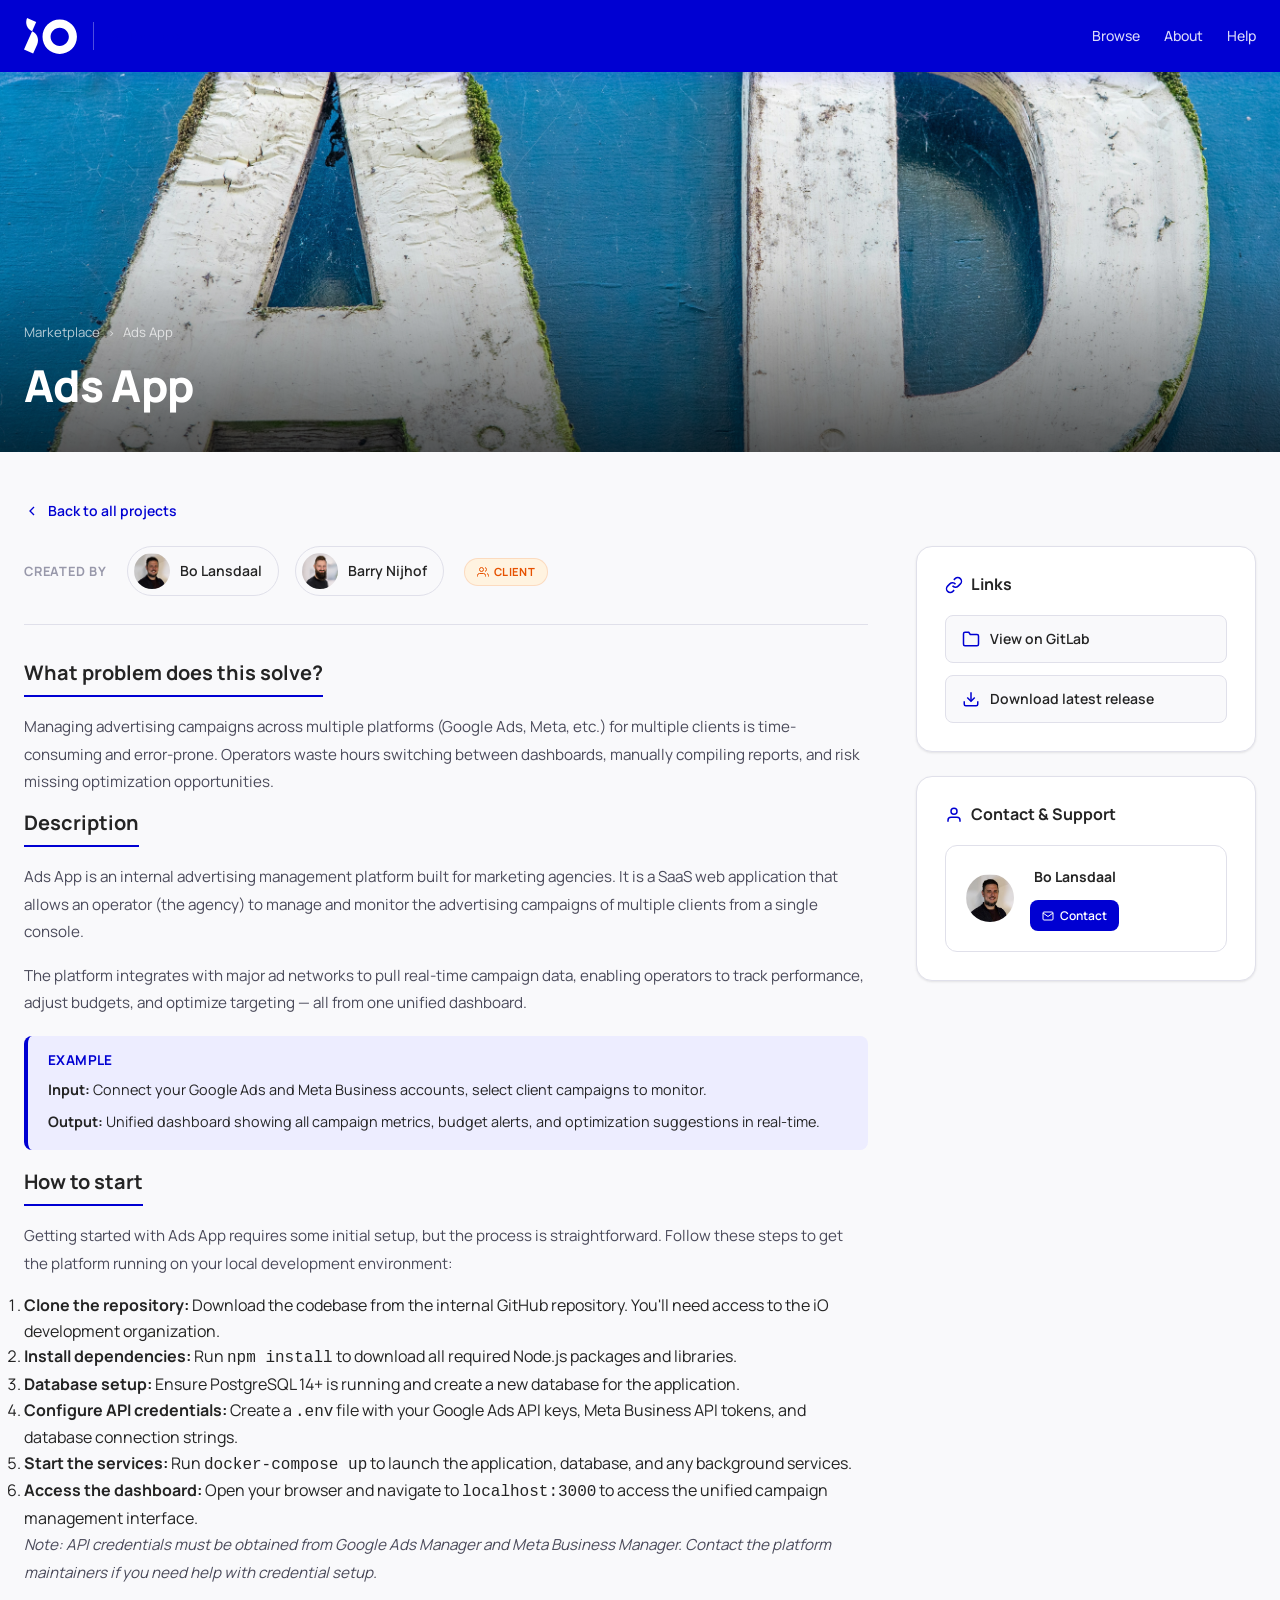
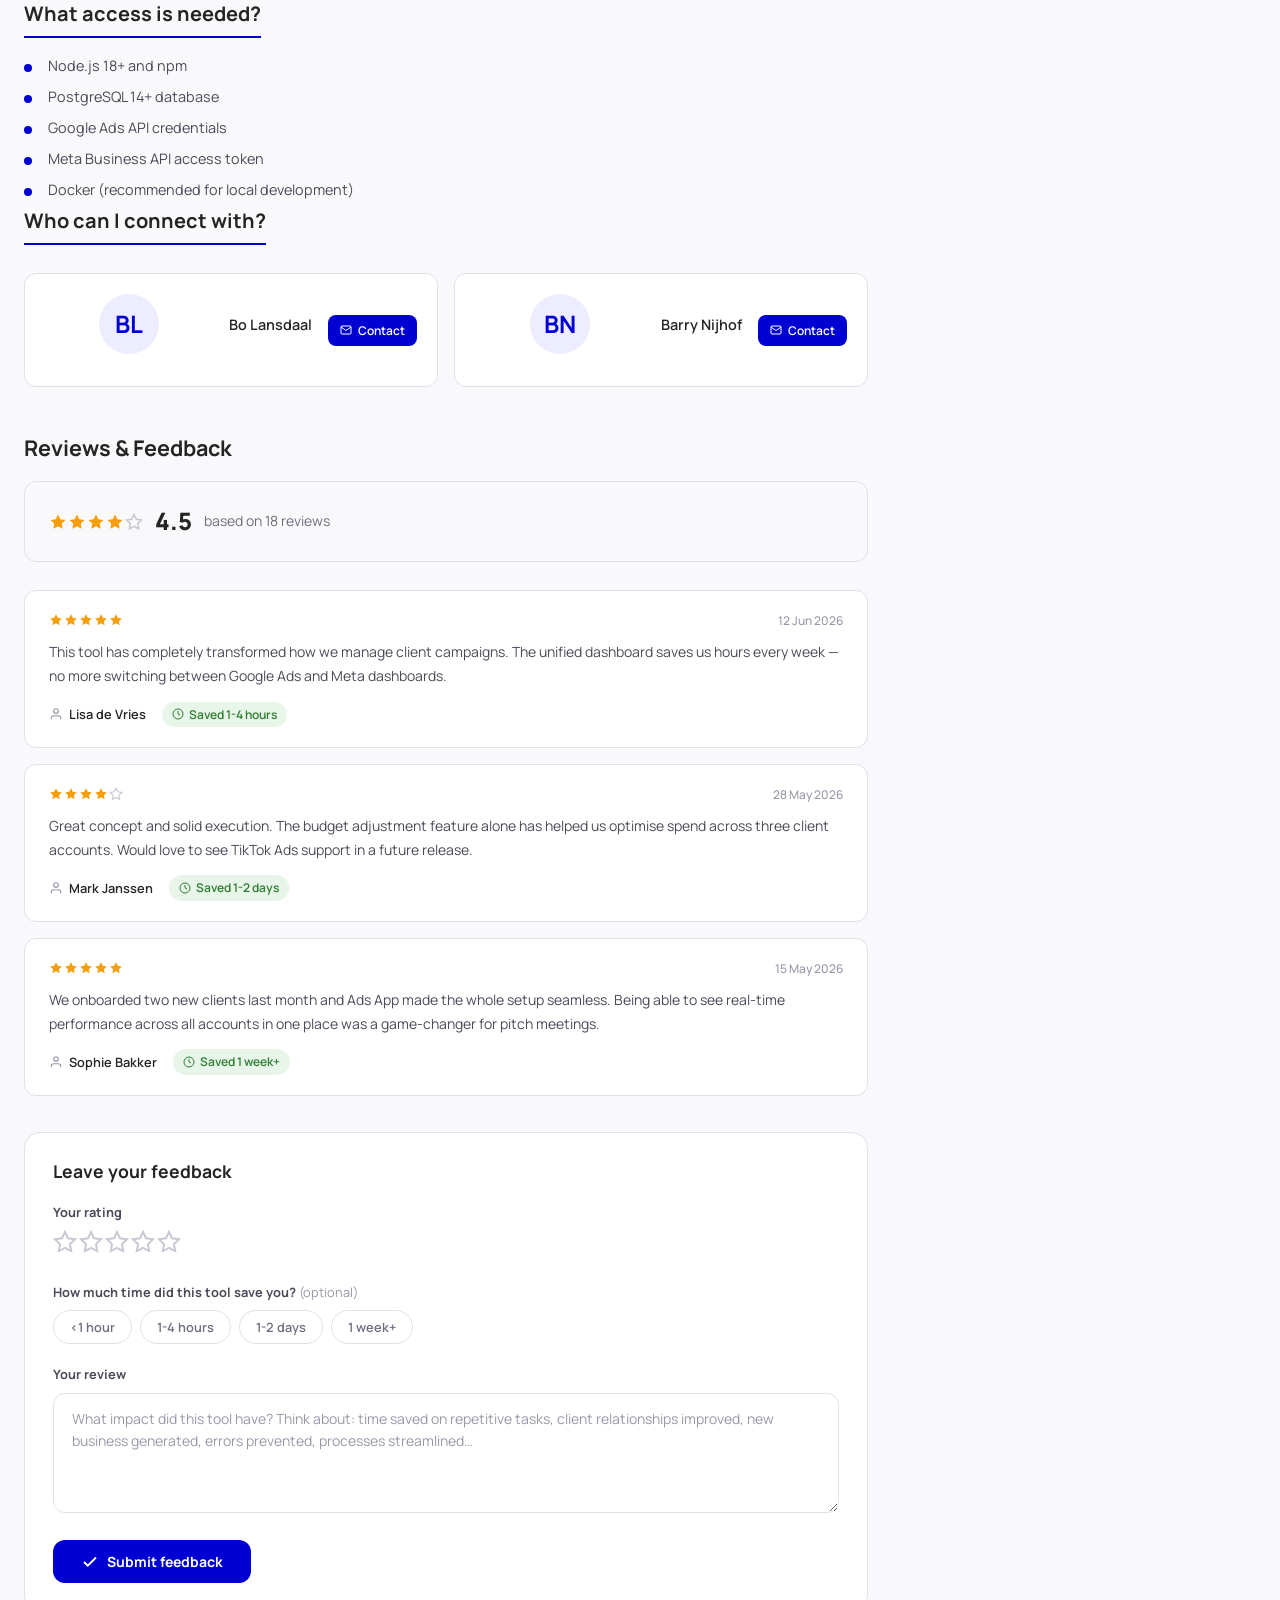
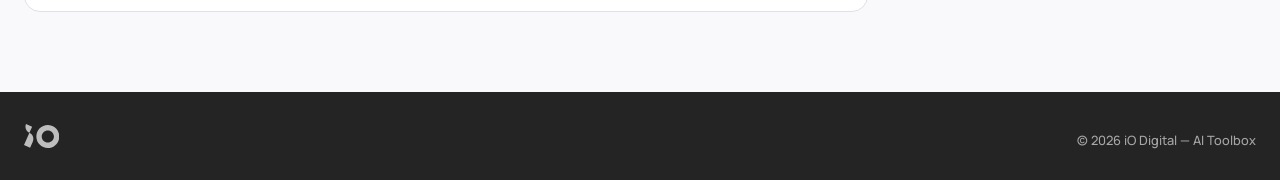
==== commit b701c3de: "Updated to version that makes it easier to search for solution Updated to version that makes it easi" ====
--- a/ads-app.html
+++ b/ads-app.html
@@ -3,7 +3,7 @@
 <head>
     <meta charset="UTF-8">
     <meta name="viewport" content="width=device-width, initial-scale=1.0">
-    <title>Ads App — iO VibeCode Marketplace</title>
+    <title>Ads App — iO AI Toolbox</title>
     <link rel="stylesheet" href="css/styles.css">
     <link rel="icon" type="image/svg+xml" href="brand assets/iO_Avatar.svg">
 </head>
@@ -19,7 +19,7 @@
                 <path d="M594.5,26c-158.22,0-286.5,128.27-286.5,286.5s128.28,286.5,286.5,286.5,286.5-128.27,286.5-286.5S752.73,26,594.5,26ZM594.5,464.51c-83.95,0-152.01-68.06-152.01-152.01s68.05-152.02,152.01-152.02,152.01,68.07,152.01,152.02-68.05,152.01-152.01,152.01Z"/>
             </svg>
             <span class="logo-divider"></span>
-            <span class="logo-text">VibeCode Marketplace</span>
+            <span class="logo-text">AI Toolbox</span>
         </a>
         <nav class="header-nav">
             <a href="index.html">Browse</a>
@@ -78,15 +78,34 @@
                 </div>
 
                 <!-- Description -->
+                                <!-- Description -->
                 <div class="description-section">
+                    <h2>What problem does this solve?</h2>
+                    <p>Managing advertising campaigns across multiple platforms (Google Ads, Meta, etc.) for multiple clients is time-consuming and error-prone. Operators waste hours switching between dashboards, manually compiling reports, and risk missing optimization opportunities.</p>
+
                     <h2>Description</h2>
-                    <p>Ads App is an internal advertising management platform built for a marketing agency. It is a SaaS web application that allows an operator (the agency) to manage and monitor the advertising campaigns of multiple clients from a single console.</p>
+                    <p>Ads App is an internal advertising management platform built for marketing agencies. It is a SaaS web application that allows an operator (the agency) to manage and monitor the advertising campaigns of multiple clients from a single console.</p>
                     <p>The platform integrates with major ad networks to pull real-time campaign data, enabling operators to track performance, adjust budgets, and optimize targeting — all from one unified dashboard.</p>
-
-                    <h3>Who is this for?</h3>
-                    <p>This tool is designed for marketing teams and advertising operations specialists within iO who manage campaigns across multiple client accounts. It streamlines the workflow by centralizing campaign data and controls.</p>
-
-                    <h3>Dependencies &amp; Requirements</h3>
+                    
+                    <div class="io-example">
+                        <h4>Example</h4>
+                        <p><strong>Input:</strong> Connect your Google Ads and Meta Business accounts, select client campaigns to monitor.</p>
+                        <p><strong>Output:</strong> Unified dashboard showing all campaign metrics, budget alerts, and optimization suggestions in real-time.</p>
+                    </div>
+
+                    <h2>How to start</h2>
+                    <p>Getting started with Ads App requires some initial setup, but the process is straightforward. Follow these steps to get the platform running on your local development environment:</p>
+                    <ol>
+                        <li><strong>Clone the repository:</strong> Download the codebase from the internal GitHub repository. You'll need access to the iO development organization.</li>
+                        <li><strong>Install dependencies:</strong> Run <code>npm install</code> to download all required Node.js packages and libraries.</li>
+                        <li><strong>Database setup:</strong> Ensure PostgreSQL 14+ is running and create a new database for the application.</li>
+                        <li><strong>Configure API credentials:</strong> Create a <code>.env</code> file with your Google Ads API keys, Meta Business API tokens, and database connection strings.</li>
+                        <li><strong>Start the services:</strong> Run <code>docker-compose up</code> to launch the application, database, and any background services.</li>
+                        <li><strong>Access the dashboard:</strong> Open your browser and navigate to <code>localhost:3000</code> to access the unified campaign management interface.</li>
+                    </ol>
+                    <p><em>Note: API credentials must be obtained from Google Ads Manager and Meta Business Manager. Contact the platform maintainers if you need help with credential setup.</em></p>
+
+                    <h2>What access is needed?</h2>
                     <ul>
                         <li>Node.js 18+ and npm</li>
                         <li>PostgreSQL 14+ database</li>
@@ -94,6 +113,32 @@
                         <li>Meta Business API access token</li>
                         <li>Docker (recommended for local development)</li>
                     </ul>
+
+                    <h2>Who can I connect with?</h2>
+                    <div class="contact-grid">
+                        <div class="contact-card">
+                            <div class="contact-avatar">BL</div>
+                            <div class="contact-name">Bo Lansdaal</div>
+                            <a href="mailto:bo.lansdaal@iodigital.com" class="contact-email">
+                                <svg viewBox="0 0 24 24" fill="none" stroke="currentColor" stroke-width="2">
+                                    <rect x="2" y="4" width="20" height="16" rx="2"/>
+                                    <path d="M22 6l-10 7L2 6"/>
+                                </svg>
+                                Contact
+                            </a>
+                        </div>
+                        <div class="contact-card">
+                            <div class="contact-avatar">BN</div>
+                            <div class="contact-name">Barry Nijhof</div>
+                            <a href="mailto:barry.nijhof@iodigital.com" class="contact-email">
+                                <svg viewBox="0 0 24 24" fill="none" stroke="currentColor" stroke-width="2">
+                                    <rect x="2" y="4" width="20" height="16" rx="2"/>
+                                    <path d="M22 6l-10 7L2 6"/>
+                                </svg>
+                                Contact
+                            </a>
+                        </div>
+                    </div>
                 </div>
 
                 <!-- Reviews & Feedback -->
@@ -245,8 +290,13 @@
                         <img src="Images/Personen/Bo.png" alt="Bo">
                         <div class="contact-info">
                             <div class="contact-name">Bo Lansdaal</div>
-                            <div class="contact-role">Lead Developer</div>
-                            <a href="mailto:bo.lansdaal@iodigital.com" class="contact-email">bo.lansdaal@iodigital.com</a>
+                            <a href="mailto:bo.lansdaal@iodigital.com" class="contact-email">
+                                <svg viewBox="0 0 24 24" fill="none" stroke="currentColor" stroke-width="2">
+                                    <rect x="2" y="4" width="20" height="16" rx="2"/>
+                                    <path d="M22 6l-10 7L2 6"/>
+                                </svg>
+                                Contact
+                            </a>
                         </div>
                     </div>
                 </div>
@@ -265,7 +315,7 @@
                 <path d="M594.5,26c-158.22,0-286.5,128.27-286.5,286.5s128.28,286.5,286.5,286.5,286.5-128.27,286.5-286.5S752.73,26,594.5,26ZM594.5,464.51c-83.95,0-152.01-68.06-152.01-152.01s68.05-152.02,152.01-152.02,152.01,68.07,152.01,152.02-68.05,152.01-152.01,152.01Z"/>
             </svg>
         </div>
-        <span class="footer-text">&copy; 2026 iO Digital — VibeCode Marketplace</span>
+        <span class="footer-text">&copy; 2026 iO Digital — AI Toolbox</span>
     </div>
 </footer>
 
--- a/css/styles.css
+++ b/css/styles.css
@@ -174,7 +174,6 @@
 .contact-card img { width:48px; height:48px; border-radius:50%; object-fit:cover; }
 .contact-info .contact-name { font-size:.875rem; font-weight:700; color:var(--io-black); }
 .contact-info .contact-role { font-size:.75rem; color:var(--io-gray-400); margin-bottom:4px; }
-.contact-info .contact-email { font-size:.8rem; font-weight:600; color:var(--io-blue); }
 
 /* FOOTER */
 .site-footer { background:var(--io-black); color:rgba(255,255,255,.6); padding:32px 0; }
@@ -318,6 +317,111 @@
 /* SPOTLIGHT */
 .spotlight-section { margin-bottom:32px; }
 .spotlight-header { margin-bottom:16px; }
+
+/* HELP FILTERS */
+.help-filters { margin-top: 32px; text-align: center; }
+.help-label { font-size: .95rem; font-weight: 600; color: rgba(255,255,255,.85); margin-bottom: 16px; }
+.filter-chips { display: flex; flex-wrap: wrap; justify-content: center; gap: 10px; max-width: 700px; margin: 0 auto; }
+.filter-chip { 
+    background: rgba(255,255,255,.12); 
+    border: 1px solid rgba(255,255,255,.2); 
+    color: #fff; 
+    padding: 8px 16px; 
+    border-radius: 100px; 
+    font-family: inherit; 
+    font-size: .8rem; 
+    font-weight: 600; 
+    cursor: pointer; 
+    transition: all .25s ease; 
+}
+.filter-chip:hover { background: rgba(255,255,255,.22); border-color: rgba(255,255,255,.35); transform: translateY(-2px); }
+.filter-chip.active { background: #fff; color: #0000d2; border-color: #fff; }
+
+/* IO EXAMPLE BOX */
+.io-example {
+    background: var(--io-blue-light);
+    border-left: 4px solid var(--io-blue);
+    border-radius: var(--radius-sm);
+    padding: 16px 20px;
+    margin: 20px 0;
+}
+.io-example h4 {
+    font-size: .85rem;
+    font-weight: 700;
+    color: var(--io-blue);
+    margin-bottom: 8px;
+    text-transform: uppercase;
+    letter-spacing: .03em;
+}
+.io-example p {
+    font-size: .9rem;
+    margin-bottom: 6px;
+    color: var(--io-black);
+}
+.io-example p:last-child { margin-bottom: 0; }
+
+/* CONTACT CARDS */
+.contact-grid {
+    display: grid;
+    grid-template-columns: repeat(auto-fit, minmax(200px, 1fr));
+    gap: 16px;
+    margin-top: 12px;
+}
+.contact-card {
+    background: var(--io-white);
+    border: 1px solid var(--io-gray-200);
+    border-radius: var(--radius-md);
+    padding: 20px;
+    text-align: center;
+    transition: all var(--transition);
+}
+.contact-card:hover {
+    transform: translateY(-2px);
+    box-shadow: 0 4px 12px rgba(0,0,0,.1);
+    border-color: var(--io-blue);
+}
+.contact-avatar {
+    width: 60px;
+    height: 60px;
+    border-radius: 50%;
+    background: var(--io-blue-light);
+    display: flex;
+    align-items: center;
+    justify-content: center;
+    margin: 0 auto 12px;
+    font-size: 1.5rem;
+    font-weight: 700;
+    color: var(--io-blue);
+}
+.contact-name {
+    font-size: .9rem;
+    font-weight: 600;
+    color: var(--io-black);
+    margin-bottom: 12px;
+}
+.contact-email {
+    display: inline-flex;
+    align-items: center;
+    gap: 6px;
+    padding: 6px 12px;
+    background: var(--io-blue);
+    color: var(--io-white) !important;
+    text-decoration: none;
+    border-radius: var(--radius-sm);
+    font-size: .75rem;
+    font-weight: 600;
+    transition: all var(--transition);
+}
+.contact-email:hover {
+    background: var(--io-blue-dark);
+    transform: translateY(-1px);
+}
+.contact-email svg {
+    width: 12px;
+    height: 12px;
+    color: var(--io-white) !important;
+    stroke: var(--io-white) !important;
+}
 .spotlight-badge { display:inline-flex; align-items:center; gap:6px; background:var(--io-blue-light); color:var(--io-blue); border:1px solid rgba(0,0,210,.15); border-radius:100px; padding:5px 16px; font-size:.75rem; font-weight:700; letter-spacing:.04em; text-transform:uppercase; }
 .spotlight-badge svg { flex-shrink:0; }
 .spotlight-card.spotlight-card { display:block; background:var(--io-white); border-radius:var(--radius-lg); overflow:hidden; box-shadow:var(--shadow-md); border:1.5px solid rgba(0,0,210,.12); transition:all var(--transition); text-decoration:none; color:inherit; cursor:pointer; }
